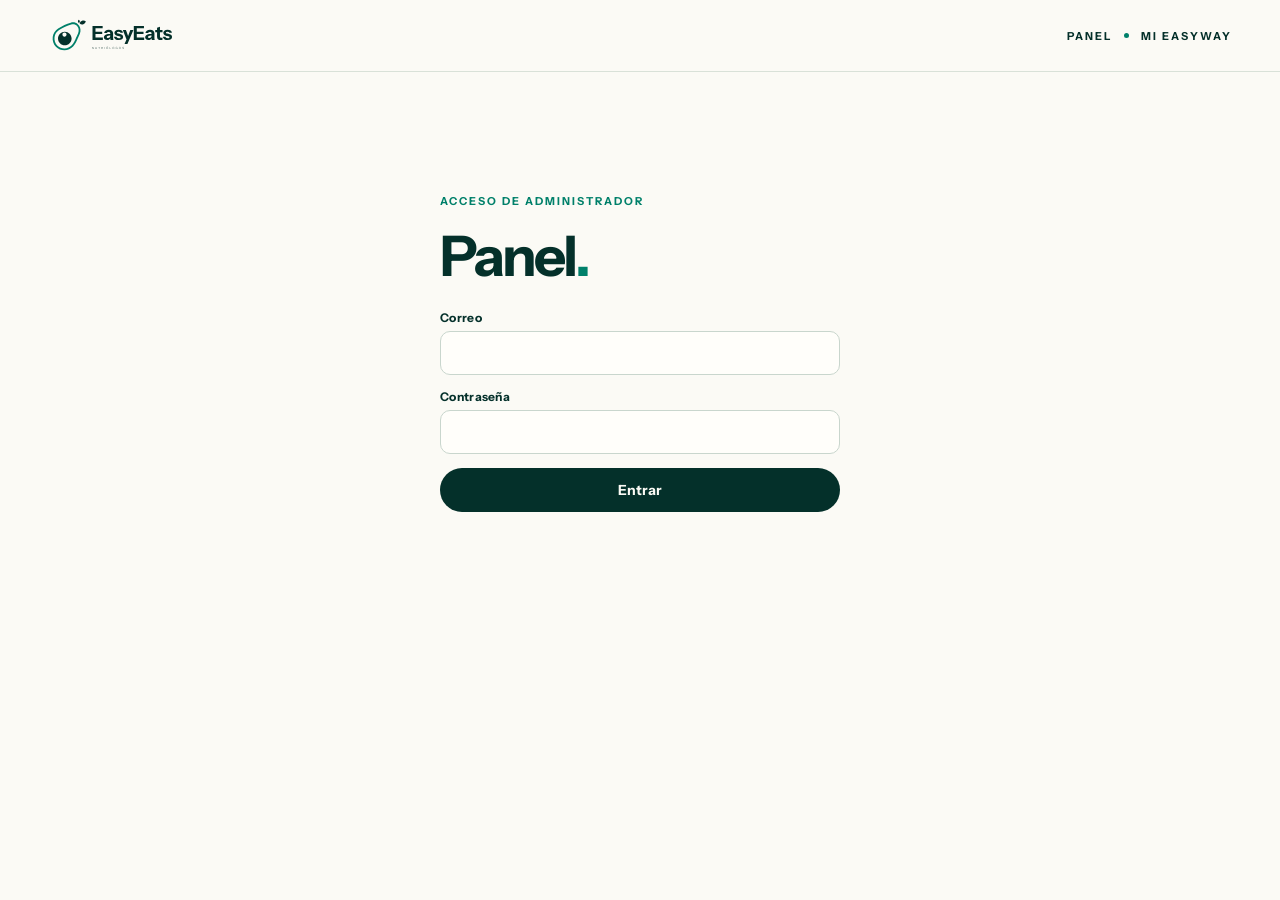
==== panel.html @ a271f7f1 "Add files via upload" ====
<!doctype html>
<html lang="es">
<head><meta charset="utf-8"><meta name="viewport" content="width=device-width,initial-scale=1"><meta name="robots" content="noindex,nofollow,noarchive"><meta http-equiv="Content-Security-Policy" content="default-src 'self'; script-src 'self'; style-src 'self' 'unsafe-inline'; img-src 'self' data: https://i.ytimg.com; font-src 'self'; connect-src 'self' https://*.supabase.co; base-uri 'self'; form-action 'self'"><meta name="referrer" content="no-referrer"><title>Panel · Mi EasyWay</title><link rel="icon" href="icono.svg" type="image/svg+xml"><link rel="stylesheet" href="styles.css"><link rel="stylesheet" href="panel.css"></head>
<body class="panel">
<header class="topbar panel-top"><span class="brand"><img src="logo.svg" alt="EasyEats Nutriólogos"></span><span class="method">PANEL <i></i> MI EASYWAY</span><button id="salir" class="panel-salir" type="button" hidden>Cerrar sesión</button></header>
<main class="panel-main">
<section id="panel-login" class="panel-login" hidden>
<form id="form-login" novalidate>
<span class="eyebrow">ACCESO DE ADMINISTRADOR</span>
<h1>Panel<span class="name-dot">.</span></h1>
<label>Correo<input id="email" type="email" autocomplete="username" required></label>
<label>Contraseña<input id="password" type="password" autocomplete="current-password" required></label>
<button class="btn" type="submit">Entrar</button>
<p id="login-msg" class="panel-msg" role="status"></p>
</form>
</section>
<section id="panel-app" class="panel-app" hidden>
<aside class="panel-lista">
<h2>Pacientes</h2>
<ul id="lista-pacientes"></ul>
<details class="nuevo-paciente">
<summary>Agregar paciente</summary>
<form id="form-nuevo" novalidate>
<p class="ayuda">Primero crea su cuenta en Supabase → Authentication → Users → Add user (con Auto Confirm) y copia su User UID.</p>
<label>User UID<input name="user_id" required placeholder="xxxxxxxx-xxxx-xxxx-xxxx-xxxxxxxxxxxx"></label>
<label>Nombre<input name="nombre" required maxlength="80"></label>
<label>Saludo<select name="saludo"><option value="femenino">Bienvenida</option><option value="masculino">Bienvenido</option><option value="neutro">Neutro</option></select></label>
<button class="btn" type="submit">Agregar paciente</button>
</form>
</details>
</aside>
<div id="editor" class="panel-editor"><p class="vacio">Elige una paciente para empezar.</p></div>
</section>
</main>
<p id="aviso" class="panel-aviso" role="status" aria-live="polite"></p>
<script src="config.js"></script><script src="panel.js"></script>
</body>
</html>
---- styles.css ----
@font-face{font-family:Instrument;src:url('instrument-regular.ttf')}@font-face{font-family:Instrument;src:url('instrument-bold.ttf');font-weight:700}
:root{--paper:#FBFAF5;--ink:#04302A;--green:#00806A;--lime:#C6F24A;--muted:#6B807B;--line:#d9e1d8}*{box-sizing:border-box}body{margin:0;background:var(--paper);color:var(--ink);font-family:Instrument,Arial,sans-serif;font-size:16px}button,a{-webkit-tap-highlight-color:transparent}button{font:inherit;color:inherit;cursor:pointer}button:focus-visible,a:focus-visible,summary:focus-visible{outline:3px solid var(--green);outline-offset:5px}button{border:0}a{color:var(--green)}[hidden]{display:none!important}.topbar{height:100px;padding:24px 5.2%;display:flex;align-items:center;justify-content:space-between;border-bottom:1px solid var(--line);position:relative;z-index:2}.brand img{width:166px;height:auto;display:block}.method,.eyebrow{font-size:11px;letter-spacing:2px;font-weight:700}.method{display:flex;align-items:center;gap:12px}.method i{width:5px;height:5px;border-radius:50%;background:var(--green)}.tools{display:flex;gap:8px}.tools button{border:1px solid var(--line);background:transparent;border-radius:50%;width:38px;height:38px;font-size:21px}.scene{max-width:1450px;margin:auto;padding:38px 5.2% 20px;animation:sceneIn .7s ease both}.hero{text-align:center}.hero .eyebrow{color:var(--green)}h1,h2,h3,p{margin:0}.hero h1{font-size:clamp(70px,8.3vw,128px);letter-spacing:-7px;line-height:1.03;margin:20px 0 15px}.name-dot{color:var(--green)}.hero h2{font-size:clamp(22px,2.3vw,32px);font-weight:400;letter-spacing:-1px}.hero p{line-height:1.7;font-size:16px;margin:15px 0 8px}.journey{position:relative;display:grid;grid-template-columns:1fr 1fr 1fr;max-width:1020px;margin:30px auto 0;gap:40px}.phase{position:relative;display:flex;flex-direction:column;align-items:center;background:transparent;padding:5px 8px 12px}.phase-number{font-size:10px;letter-spacing:1.6px;display:block;margin-bottom:16px}.orbit{display:grid;place-items:center;height:132px;width:132px;position:relative;margin-bottom:17px;border-radius:50%;background:var(--paper)}.orbit i{position:absolute;inset:0;border:1px solid var(--green);border-radius:48% 52% 47% 53%;animation:orbit 24s linear infinite}.orbit i+ i{inset:9px;border-style:dashed;animation:orbit 35s linear infinite reverse}.orbit b{font-size:43px;letter-spacing:-3px;color:var(--green)}.phase strong{font-size:22px;letter-spacing:-.6px}.phase-caption{font-size:13px;margin-top:7px}.phase-link{margin-top:17px;background:var(--green);color:var(--paper);padding:11px 17px;border-radius:30px;font-size:13px}.future-symbol{height:132px;width:132px;display:grid;place-items:center;font-size:62px;font-weight:400;background:var(--paper);border:1px dashed #c1d1c6;border-radius:50%;margin-bottom:17px}.small-tag{font-size:11px;letter-spacing:.4px;margin-top:20px;border:1px dashed #c1d1c6;padding:6px 14px;border-radius:30px}.phase:hover .orbit{transform:scale(1.045);transition:.3s}.journey-line{position:absolute;left:17%;right:17%;top:84px;height:5px;background:var(--ink);overflow:hidden;border-radius:5px}.journey-line span{position:absolute;height:100%;width:20%;background:linear-gradient(90deg,transparent,var(--lime),transparent);animation:travel 6s linear infinite}.scene-footer{margin-top:35px;border-top:1px solid var(--line);padding-top:17px;display:flex;justify-content:space-between;font-size:10px;letter-spacing:1.6px}.back{padding:0;background:none;font-size:13px;margin:0 0 30px}.section-head{display:flex;justify-content:space-between;align-items:end;margin-bottom:35px}.section-head h1{font-size:clamp(36px,4.6vw,64px);letter-spacing:-2.5px;line-height:1.1;margin-top:15px}.section-head em{font-style:normal;color:var(--green)}.section-head p{line-height:1.6;font-size:14px;padding-bottom:5px}.dx-cards{display:grid;grid-template-columns:repeat(3,1fr);gap:23px}.dx-card{text-align:left;background:transparent;border:1px solid #cbd8cd;border-radius:3px 54px 3px 3px;padding:27px 28px 20px;transition:transform .3s,box-shadow .3s;position:relative;min-height:342px}.dx-card:hover{transform:translateY(-7px);box-shadow:0 18px 35px #04302a0a;background:#fffefa}.card-top{font-size:12px;letter-spacing:1.4px;display:flex;justify-content:space-between}.card-top>span{font-size:20px}.card-symbol{display:block;font-size:58px;color:var(--green);margin:18px 0 9px}.dx-card h2{font-size:29px;letter-spacing:-1px;line-height:1.1;margin-bottom:12px}.dx-card p{font-size:14px;line-height:1.55}.card-bottom{border-top:1px solid var(--line);display:flex;justify-content:space-between;font-size:11px;margin-top:24px;padding-top:15px}.card-bottom>span{color:var(--green)}.connection{display:flex;align-items:center;gap:12px;padding:24px 0;margin-top:18px;font-size:13px}.connection button{margin-left:auto;background:none;border-bottom:1px solid var(--green);padding:6px 0;color:var(--green)}.pulse-dot{height:7px;width:7px;border-radius:50%;background:var(--green);animation:breathe 3s ease-in-out infinite;flex-shrink:0}dialog{border:0;padding:0;background:transparent;color:var(--ink);max-width:none;max-height:none}dialog::backdrop{background:#04302a5e;backdrop-filter:blur(7px)}#report-dialog{width:min(1120px,94vw);height:min(880px,93dvh);overflow:visible}.sheet{height:100%;background:var(--paper);border-radius:7px;box-shadow:0 32px 100px #001b1840;display:flex;flex-direction:column;overflow:hidden;transform-origin:50% 50%;animation:flipIn .65s cubic-bezier(.2,.8,.3,1) both}.sheet-header{padding:27px 36px 18px;display:flex;align-items:start;justify-content:space-between}.sheet-header h2{font-size:30px;letter-spacing:-1px;margin-top:6px}.sheet-header .eyebrow{color:var(--green)}.close{background:none;font-size:31px;line-height:1;width:40px;height:40px;flex-shrink:0}.tabs{display:flex;gap:20px;padding:0 36px;border-bottom:1px solid var(--line);overflow:auto;flex-shrink:0}.tabs button{background:none;padding:13px 0 12px;border-bottom:2px solid transparent;white-space:nowrap;font-size:13px}.tabs button[aria-selected=true]{border-color:var(--green);color:var(--green);font-weight:700}.report-content{padding:30px 36px;overflow:auto;flex:1;min-height:0;scroll-behavior:smooth}.report-content>div{animation:fade .35s ease}.sheet-footer{display:flex;align-items:center;justify-content:space-between;padding:14px 36px;border-top:1px solid var(--line);font-size:11px}.sheet-footer button{background:var(--ink);color:var(--paper);border-radius:24px;padding:10px 19px;font-size:12px}.lead{font-size:24px;line-height:1.4;letter-spacing:-.6px;max-width:850px;margin-bottom:24px}.lead strong{color:var(--green)}.intro{line-height:1.75;max-width:850px;margin-bottom:22px}.grid2{display:grid;grid-template-columns:1fr 1fr;gap:18px}.tile{padding:22px;border:1px solid var(--line);border-radius:3px 25px 3px 3px}.tile h3{font-size:18px;margin-bottom:10px;color:var(--green)}.tile p,.tile li{font-size:14px;line-height:1.7}.tile ul{padding-left:17px;margin-bottom:0}.tile .big{display:block;font-size:37px;letter-spacing:-1px;font-weight:700;margin-bottom:6px}.note{font-size:12px;line-height:1.7;border-left:2px solid var(--green);padding:8px 14px;margin-top:23px}.pill{display:inline-block;padding:5px 10px;border:1px solid var(--line);border-radius:20px;font-size:10px;letter-spacing:.5px;margin-bottom:12px}.band{background:var(--ink);color:var(--paper);padding:25px 28px;border-radius:3px 30px 3px 3px;margin:22px 0}.band .big{font-size:45px;color:var(--lime);font-weight:700;letter-spacing:-2px}.band p{font-size:14px;line-height:1.7;margin-top:6px}.stats{display:grid;grid-template-columns:repeat(4,1fr);gap:15px;margin-bottom:23px}.stat{border-bottom:2px solid var(--line);padding-bottom:17px}.stat b{display:block;font-size:30px;letter-spacing:-1px}.stat span{font-size:12px;line-height:1.5;display:block;margin-top:4px}.macrobar{display:flex;height:12px;border-radius:10px;overflow:hidden;margin:18px 0}.macrobar span:nth-child(1){background:var(--green)}.macrobar span:nth-child(2){background:var(--ink)}.macrobar span:nth-child(3){background:var(--muted)}.legend{display:flex;gap:22px;font-size:12px;margin-bottom:25px}.data-table{width:100%;border-collapse:collapse;font-size:13px;font-variant-numeric:tabular-nums}.table-scroll{overflow:auto}.data-table th{text-align:left;font-size:10px;letter-spacing:.7px;color:var(--green);padding:12px 8px;border-bottom:1px solid var(--ink);white-space:nowrap}.data-table td{padding:13px 8px;border-bottom:1px solid var(--line)}.data-table tr.partial{background:#e9eee32e}.data-table td:not(:first-child){font-variant-numeric:tabular-nums}.status{font-size:10px;border:1px solid #cdd8cd;border-radius:13px;padding:3px 7px;white-space:nowrap}.foda{display:grid;grid-template-columns:1fr 1fr;gap:16px;max-width:850px;margin:auto}.petal{padding:27px 32px;min-height:210px;border:1px solid var(--line);background:#edf3e9;border-radius:65px 65px 3px 65px}.petal:nth-child(2){border-radius:65px 65px 65px 3px;background:#f1f0e6}.petal:nth-child(3){border-radius:65px 3px 65px 65px;background:#e4efe8}.petal:nth-child(4){border-radius:3px 65px 65px 65px;background:#f1f0e6}.petal small{font-size:9px;letter-spacing:1.7px}.petal h3{font-size:22px;margin:7px 0 12px}.petal p{font-size:14px;line-height:1.65;margin:7px 0}.petal details{border-top:1px solid #04302a22;margin-top:13px;padding-top:10px;font-size:12px}.petal summary{cursor:pointer}.body-controls{display:flex;gap:12px;justify-content:space-between;flex-wrap:wrap;margin-bottom:12px}.segmented{display:flex;border:1px solid var(--line);border-radius:30px;padding:3px;gap:3px}.segmented button{background:none;border-radius:20px;font-size:12px;padding:8px 14px}.segmented button.selected{background:var(--ink);color:var(--paper)}.body-layout{display:grid;grid-template-columns:1.05fr 1fr;gap:28px;align-items:start}.body-visual{height:470px;position:relative;background:white;border-radius:100px 100px 10px 10px;overflow:hidden}.body-crop{position:absolute;width:195px;height:463px;left:50%;transform:translateX(-50%);top:3px;overflow:hidden}.body-crop img{position:absolute;width:278.26%;max-width:none;left:-34.78%;top:-16.05%}.hotspot{position:absolute;z-index:1;left:var(--x);top:var(--y);width:23px;height:23px;border-radius:50%;border:4px solid white;background:var(--green);box-shadow:0 0 0 1px var(--green);animation:halo 4s infinite}.hotspot.selected{background:var(--ink);box-shadow:0 0 0 5px #00806a33}.body-visual .source-btn{position:absolute;bottom:8px;right:8px;background:#fbfaf5e8;border:1px solid var(--line);font-size:10px;padding:7px 9px;border-radius:20px}.region-list{display:flex;flex-wrap:wrap;gap:5px;margin-top:12px}.region-list button{font-size:11px;border-radius:20px;border:1px solid var(--line);padding:6px 10px;background:none}.region-list button.selected{color:var(--paper);background:var(--green);border-color:var(--green)}.body-info .region-title{font-size:26px;margin:20px 0 12px;letter-spacing:-.7px}.measure{padding:17px 0;border-bottom:1px solid var(--line)}.measure small{display:block;font-size:10px;color:var(--green);letter-spacing:1px;margin-bottom:7px}.measure .pair{display:flex;gap:23px}.measure b{font-size:27px;letter-spacing:-.7px}.measure .unit{font-size:14px}.measure .side{display:block;font-size:11px;margin-top:3px}.measure p{font-size:13px;line-height:1.6}.body-summary{display:flex;gap:16px;padding:16px 0;border-bottom:1px solid var(--ink)}.body-summary b{font-size:26px;display:block;letter-spacing:-1px}.body-summary span{display:block;font-size:10px;margin-top:4px}.week{display:grid;grid-template-columns:repeat(7,1fr);gap:9px;align-items:end;height:175px;margin:20px 0 24px}.day{display:flex;flex-direction:column;align-items:center;gap:8px;font-size:11px;height:100%;justify-content:end}.day .bar{background:var(--green);width:70%;height:var(--h);min-height:2px;border-radius:5px 5px 0 0}.day:nth-child(3) .bar{background:var(--ink)}.day b{font-size:13px}.details{border-top:1px solid var(--line);margin:18px 0 0;padding:15px 0;font-size:14px}.details summary{cursor:pointer;font-weight:700}.details p{line-height:1.7;margin-top:12px}.source-list{font-size:12px;line-height:1.8;margin-top:20px}.source-list a{margin-right:15px}#source-dialog{width:min(800px,94vw);height:94dvh;background:var(--paper);padding:20px;border-radius:8px;overflow:auto}#source-dialog>img{width:100%;display:block}#source-dialog>.close{float:right}#source-dialog p{font-size:12px;padding:10px}#toast{position:fixed;bottom:24px;left:50%;transform:translateX(-50%);background:var(--ink);color:var(--paper);padding:15px 24px;border-radius:30px;font-size:13px;z-index:20;max-width:90vw;opacity:0;pointer-events:none;transition:.3s}#toast.show{opacity:1}.closing .sheet{animation:flipOut .3s ease both}body.paused *,body.paused *:before,body.paused *:after{animation-play-state:paused!important;scroll-behavior:auto!important}body.paused .sheet{animation:none}body.paused .scene{animation:none}
@keyframes orbit{to{transform:rotate(360deg)}}@keyframes travel{from{left:-20%}to{left:120%}}@keyframes breathe{50%{box-shadow:0 0 0 5px #00806a16}}@keyframes halo{50%{box-shadow:0 0 0 4px #00806a18}}@keyframes sceneIn{from{opacity:0;transform:scale(.96) translateY(15px)}to{opacity:1;transform:none}}@keyframes flipIn{from{opacity:0;transform:perspective(1500px) rotateY(-75deg) scale(.85)}to{opacity:1;transform:perspective(1500px) rotateY(0) scale(1)}}@keyframes flipOut{to{opacity:0;transform:perspective(1500px) rotateY(65deg) scale(.85)}}@keyframes fade{from{opacity:0;transform:translateY(7px)}to{opacity:1;transform:none}}
@media(min-width:1500px){.scene{padding-top:60px}.journey{margin-top:45px}.scene-footer{margin-top:45px}}
@media(max-width:750px){.topbar{height:78px;padding:18px 5%}.brand img{width:128px}.method{display:none}.scene{padding:28px 5% 20px}.hero h1{letter-spacing:-4px}.hero h2{font-size:23px}.hero p{font-size:14px}.desktop{display:none}.journey{gap:9px;margin-top:27px}.phase-number{font-size:8px;letter-spacing:.3px}.orbit,.future-symbol{width:86px;height:86px}.orbit b{font-size:31px}.future-symbol{font-size:40px}.phase strong{font-size:16px}.phase-caption{font-size:11px;min-height:33px}.phase-link{font-size:10px;padding:9px}.small-tag{font-size:9px;margin-top:17px}.journey-line{top:65px}.scene-footer{font-size:8px;letter-spacing:.8px;gap:18px}.section-head{display:block}.section-head p{margin-top:16px}.dx-cards{grid-template-columns:1fr}.dx-card{min-height:0;padding:21px}.card-symbol{position:absolute;right:25px;top:42px}.dx-card h2{font-size:25px}.dx-card p{font-size:13px}.connection{flex-wrap:wrap}.connection button{margin:5px 0 0}.sheet-header{padding:22px 20px 14px}.sheet-header h2{font-size:23px}.tabs{padding:0 20px;gap:18px}.report-content{padding:23px 20px}.sheet-footer{padding:12px 20px}.lead{font-size:20px}.grid2{grid-template-columns:1fr}.stats{grid-template-columns:repeat(2,1fr)}.stat b{font-size:28px}.legend{gap:12px;font-size:10px}.foda{gap:10px}.petal{padding:22px 19px;border-radius:40px 40px 3px 40px!important}.petal h3{font-size:18px}.petal p{font-size:12px}.body-layout{grid-template-columns:1fr}.body-visual{height:410px}.body-crop{height:403px;width:170px}.body-info .region-title{margin-top:12px}.body-controls{gap:8px}.segmented button{padding:7px 11px}.body-summary b{font-size:26px}.data-table{font-size:12px}.data-table th,.data-table td{padding:10px 7px}.week{height:150px}}
.body-info .measure{padding:10px 0}.body-info .region-title{margin:13px 0 5px}.body-info .note{font-size:10px;line-height:1.5;margin-top:12px;padding:6px 10px}.body-summary{padding:9px 0 14px}.body-visual{height:420px}.body-crop{height:414px;width:175px}
@media(min-width:751px) and (max-height:800px){.topbar{height:82px}.scene{padding-top:26px}.hero h1{font-size:86px;margin:15px 0 10px}.hero h2{font-size:27px}.hero p{font-size:14px;margin-top:11px}.journey{margin-top:24px}.orbit,.future-symbol{width:112px;height:112px}.journey-line{top:76px}.scene-footer{margin-top:21px}.back{margin-bottom:20px}.section-head{margin-bottom:23px}.section-head h1{font-size:49px}.dx-card{min-height:315px}.connection{margin-top:10px;padding:16px 0}}
.orbit .glyph{font-size:52px;letter-spacing:0;font-weight:400}
.plan-map{position:relative;display:grid;grid-template-columns:repeat(3,1fr);gap:18px}.map-lines{position:absolute;inset:0;width:100%;height:100%;pointer-events:none;z-index:1;overflow:visible}.map-path,.map-glint{fill:none;stroke-width:4;stroke-linecap:round}.map-path{stroke:var(--ink)}.map-glint{stroke:var(--lime);stroke-dasharray:70 1930;stroke-dashoffset:70;animation:glint 7s linear infinite}.month{position:relative;border:1px solid #cbd8cd;border-radius:3px 54px 3px 3px;padding:24px 22px 26px;background:#fffefa}.month.urgent{background:#edf3e9}.month-head{display:flex;flex-direction:column;align-items:flex-start;gap:8px;min-height:118px}.month-head .eyebrow{color:var(--green)}.month-head h2{font-size:23px;letter-spacing:-.7px;line-height:1.15}.priority{font-size:10px;letter-spacing:1.2px;font-weight:700;text-transform:uppercase;border:1px dashed #c1d1c6;border-radius:20px;padding:4px 10px}.urgent .priority{background:var(--ink);color:var(--lime);border:1px solid var(--ink)}.month-nodes{display:grid;grid-template-columns:1fr 1fr;gap:18px;margin-top:22px}.month-nodes .node:nth-child(2){margin-top:46px}.node{position:relative;z-index:2;display:flex;flex-direction:column;align-items:flex-start;text-align:left;background:none;padding:0;animation:nodeIn .6s ease both;animation-delay:calc(var(--i)*90ms + .15s)}.node-dot{position:relative;z-index:2;width:62px;height:62px;border-radius:50%;display:grid;place-items:center;background:var(--paper);border:1px solid var(--green);color:var(--green);font-size:19px;font-weight:700;transition:transform .3s}.urgent .node-dot{background:var(--ink);color:var(--lime);border-color:var(--ink)}.node:hover .node-dot{transform:scale(1.08)}.node-meta{font-size:10px;letter-spacing:1.3px;font-weight:700;margin:14px 0 6px}.node strong{font-size:18px;line-height:1.22;letter-spacing:-.4px}.node-caption{font-size:13px;line-height:1.5;margin-top:8px}.node-flag{font-size:10px;letter-spacing:.4px;border:1px dashed var(--green);color:var(--green);border-radius:20px;padding:3px 9px;margin-top:10px}.node-open{margin-top:12px;font-size:12px;color:var(--green);border-bottom:1px solid var(--green);padding-bottom:2px}
.plan-route{position:relative;max-width:1180px}.route-line{position:absolute;width:4px;background:var(--ink);border-radius:4px;overflow:hidden}.route-line span{position:absolute;left:0;width:100%;height:22%;background:linear-gradient(180deg,transparent,var(--lime),transparent);animation:travelY 6s linear infinite}.route-month{display:flex;align-items:baseline;gap:14px;font-size:21px;letter-spacing:-.5px;padding:26px 0 6px 90px}.route-month span{font-size:11px;letter-spacing:2px;color:var(--green)}.route-group ol{list-style:none;margin:0;padding:0}.route-step{position:relative;margin-left:90px;display:grid;grid-template-columns:minmax(0,1.1fr) minmax(0,1fr) auto;column-gap:32px;align-items:center;padding:20px 0;border-bottom:1px solid var(--line);animation:nodeIn .6s ease both;animation-delay:calc(var(--i)*80ms + .15s)}.step-dot{position:absolute;left:-90px;top:50%;margin-top:-30px;width:60px;height:60px;border-radius:50%;display:grid;place-items:center;background:var(--paper);border:1px solid var(--green);color:var(--green);font-size:18px;font-weight:700}.urgent .step-dot{background:var(--ink);color:var(--lime);border-color:var(--ink)}.route-step small{display:block;font-size:10px;letter-spacing:1.3px;font-weight:700;margin-bottom:6px}.step-main small{color:var(--green)}.step-main h3{font-size:21px;letter-spacing:-.5px;line-height:1.2}.step-result p{font-size:15px;line-height:1.55}.route-step button{background:none;border-bottom:1px solid var(--green);color:var(--green);padding:6px 0;font-size:13px;white-space:nowrap}.route-note{max-width:1180px;margin-top:30px}.route-note b{color:var(--lime)}.route-note+.note{max-width:1180px}
.session-tags{display:flex;flex-wrap:wrap;gap:8px;margin-bottom:14px}.session-tags .pill{margin:0}.pill-ink{background:var(--ink);color:var(--lime);border-color:var(--ink)}.pill-dashed{border-style:dashed;border-color:var(--green);color:var(--green)}.field-label{display:block;font-size:10px;letter-spacing:1.6px;font-weight:700;color:var(--green);margin-bottom:6px}.grid3{display:grid;grid-template-columns:repeat(3,1fr);gap:18px}.grid3 li{margin-bottom:8px}.band.result small{font-size:10px;letter-spacing:1.6px;font-weight:700;color:var(--lime)}.band.result p{font-size:19px;letter-spacing:-.3px;line-height:1.45}.report-content .connection{border-top:1px solid var(--line);margin-top:0}
.footer-link{background:none;padding:0 0 2px;font-size:10px;letter-spacing:1.6px;font-weight:700;color:var(--green);border-bottom:1px solid var(--green)}.connection button+button{margin-left:22px}
.price-group-label{display:flex;align-items:center;gap:12px;margin-bottom:16px;font-size:14px}.price-group-label .pill{margin:0}.price-cards{display:grid;grid-template-columns:repeat(auto-fit,minmax(280px,1fr));gap:23px}.price-card{position:relative;border:1px solid #cbd8cd;border-radius:3px 54px 3px 3px;padding:27px 28px 24px;background:#fffefa;transition:transform .3s,box-shadow .3s;animation:nodeIn .6s ease both;animation-delay:calc(var(--i)*90ms + .15s)}.price-card:hover{transform:translateY(-7px);box-shadow:0 18px 35px #04302a14}.price-card .card-top>span{font-size:12px;color:var(--green)}.price-card h2{font-size:26px;letter-spacing:-.8px;line-height:1.1;margin:18px 0 20px}.price-old{font-size:14px;text-decoration:line-through}.price-big{font-size:clamp(44px,4.4vw,60px);font-weight:700;letter-spacing:-2.5px;line-height:1.05;margin:4px 0 12px;color:var(--green)}.saving{display:inline-block;font-size:12px;font-weight:700;border:1px solid var(--green);color:var(--green);border-radius:20px;padding:4px 11px}.per-session{border-top:1px solid var(--line);margin-top:22px;padding-top:14px;font-size:13px;line-height:1.5}.price-card.best{background:var(--ink);color:var(--paper);border-color:var(--ink)}.best .price-big{color:var(--lime)}.best .saving{background:var(--lime);color:var(--ink);border-color:var(--lime)}.best .per-session{border-color:#fbfaf533}.price-card .card-top .best-tag{background:var(--lime);color:var(--ink);font-size:10px;letter-spacing:1.2px;font-weight:700;padding:3px 9px;border-radius:20px}.price-single{display:flex;justify-content:space-between;align-items:center;gap:24px;border:1px dashed #c1d1c6;border-radius:3px 30px 3px 3px;padding:24px 28px;margin-top:23px}.price-single .eyebrow{color:var(--green)}.price-single h2{font-size:24px;letter-spacing:-.6px;margin:8px 0 6px}.price-single p{font-size:14px}.price-group-label b{color:var(--green)}.price-single-amount{display:flex;flex-wrap:wrap;gap:16px 40px}.price-single-amount b{display:block;font-size:44px;letter-spacing:-2px}.price-single-amount span{display:block;font-size:12px}
body.paused .node,body.paused .route-step,body.paused .price-card{animation:none}
@keyframes glint{from{stroke-dashoffset:70}to{stroke-dashoffset:-1000}}@keyframes travelY{from{top:-22%}to{top:122%}}@keyframes nodeIn{from{opacity:0;transform:translateY(12px)}to{opacity:1;transform:none}}
@media(max-width:1100px){.plan-map{grid-template-columns:1fr;gap:14px}.month{padding:22px 24px}.month-head{min-height:0;padding-left:86px}.month-nodes{grid-template-columns:1fr;gap:24px;margin-top:18px}.month-nodes .node:nth-child(2){margin-top:0;padding-left:28px}.node{display:grid;grid-template-columns:62px 1fr;column-gap:18px;justify-items:start;align-items:start}.node>*{grid-column:2}.node>.node-dot{grid-column:1;grid-row:1/span 5}.node-meta{margin:4px 0 5px}}
@media(max-width:950px){.grid3{grid-template-columns:1fr}.route-step{grid-template-columns:1fr auto;row-gap:10px}.step-result{grid-row:2}.route-step button{grid-row:1/span 2;grid-column:2}}
@media(max-width:750px){.month{padding:20px 16px}.month-head{padding-left:76px}.month-head h2{font-size:20px}.node{grid-template-columns:50px 1fr;column-gap:14px}.node-dot{width:50px;height:50px;font-size:16px}.node strong{font-size:17px}.route-month{padding-left:62px;font-size:18px;flex-wrap:wrap;gap:2px 10px}.route-step{margin-left:62px;grid-template-columns:1fr;row-gap:10px;padding:18px 0}.route-step button{grid-row:auto;grid-column:1;justify-self:start}.step-dot{left:-62px;top:16px;margin-top:0;width:46px;height:46px;font-size:15px}.step-main h3{font-size:18px}.step-result p{font-size:14px}.band.result p{font-size:17px}.route-note{padding:20px}.scene-footer{flex-wrap:wrap;gap:12px 18px}.footer-link{font-size:9px;letter-spacing:.8px;order:3}.connection button+button{margin-left:0}.price-card{padding:22px 21px}.price-card h2{font-size:23px}.price-single{display:block;padding:20px}.price-single-amount{text-align:left;margin-top:14px}.price-single-amount b{font-size:38px}}
@media(prefers-reduced-motion:reduce){*,*:before,*:after{animation:none!important;transition:none!important;scroll-behavior:auto!important}}

/* Extensiones de la presentación de Sandra (clases propias; no afectan a otras pacientes) */
.planner{border:1px solid var(--line);border-radius:3px 30px 3px 3px;padding:20px 24px;margin-bottom:26px;background:#fffefa}.planner-row{display:flex;gap:24px;align-items:end;justify-content:space-between}.planner label,.planner legend{font-size:12px;font-weight:700;letter-spacing:.5px}.planner label{display:grid;gap:8px}.planner input{font:inherit;color:var(--ink);background:var(--paper);border:1px solid var(--line);padding:10px 12px;border-radius:4px}.planner fieldset{border:0;padding:0;margin:0}.cadence{display:flex;gap:6px;flex-wrap:wrap;margin-top:8px}.cadence button,.select-plan{border:1px solid var(--line);background:transparent;border-radius:22px;padding:9px 13px;font-size:12px}.cadence button.selected,.select-plan.selected{background:var(--ink);color:var(--lime);border-color:var(--ink)}.schedule-summary{display:grid;grid-template-columns:repeat(4,1fr);gap:14px;margin-top:18px;padding-top:16px;border-top:1px solid var(--line)}.schedule-summary small{display:block;font-size:9px;letter-spacing:1.2px;color:var(--green);margin-bottom:4px}.schedule-summary b{font-size:16px}.priority-intro{display:flex;justify-content:space-between;align-items:end;margin:30px 0 14px}.priority-intro h2{font-size:28px;margin-top:7px}.priority-intro p{font-size:13px;max-width:410px;line-height:1.55}.priority-board{display:grid;grid-template-columns:repeat(4,1fr);gap:12px;margin-bottom:30px}.quadrant{border:1px dashed #b8cabb;border-radius:3px 24px 3px 3px;padding:13px;min-height:190px;background:#fffefa}.quadrant:first-child{background:var(--ink);color:var(--paper)}.quadrant header{display:flex;align-items:center;gap:8px;border-bottom:1px solid #8aa09855;padding-bottom:10px;margin-bottom:10px}.quadrant header span{font-size:10px;color:var(--green)}.quadrant:first-child header span{color:var(--lime)}.quadrant h3{font-size:14px}.topic-list{display:grid;gap:8px}.topic-card{position:relative;border:1px solid var(--line);background:var(--paper);color:var(--ink);padding:11px;border-radius:3px 14px 3px 3px;cursor:grab}.topic-card strong{font-size:13px}.topic-card p{font-size:11px;line-height:1.45;margin-top:4px}.topic-card>div{display:flex;justify-content:flex-end;gap:4px;margin-top:6px}.topic-card button{width:25px;height:25px;border:1px solid var(--line);background:transparent;border-radius:50%}.route-card{position:relative;margin-left:90px;display:grid;grid-template-columns:minmax(0,1fr) auto;gap:24px;padding:24px 20px 24px 0;border-bottom:1px solid var(--line);transition:.45s}.route-card .step-dot{left:-90px;top:24px;margin-top:0}.route-copy small{font-size:10px;letter-spacing:1.3px;color:var(--green);font-weight:700}.route-copy h3{font-size:22px;margin:6px 0}.route-copy>p{font-size:14px;line-height:1.55}.route-copy label{display:block;font-size:11px;font-weight:700;margin-top:14px}.route-copy textarea{display:block;width:100%;min-height:68px;margin-top:6px;padding:10px;border:1px solid var(--line);background:#fffefa;color:var(--ink);font:inherit;font-size:13px;resize:vertical}.route-actions{display:flex;flex-direction:column;justify-content:center;align-items:stretch;gap:8px;min-width:175px}.route-actions button{background:none;border:1px solid var(--green);color:var(--green);border-radius:22px;padding:9px 12px;font-size:12px}.route-actions .complete-btn{background:var(--ink);color:var(--paper);border-color:var(--ink)}.route-card.completed{background:#dfe8e1;opacity:.68;transform:scale(.975);border-radius:4px}.route-card.completed .step-dot{background:var(--ink);color:var(--lime)}.route-card.completed .complete-btn{background:transparent;color:var(--ink)}.price-card .select-plan{margin-top:14px;color:var(--green)}.price-card.best .select-plan{border-color:var(--lime);color:var(--lime)}
@media(max-width:950px){.priority-board{grid-template-columns:1fr 1fr}.schedule-summary{grid-template-columns:1fr 1fr}}
@media(max-width:750px){.planner-row,.priority-intro{display:block}.planner fieldset{margin-top:16px}.schedule-summary{grid-template-columns:1fr 1fr}.priority-board{grid-template-columns:1fr}.quadrant{min-height:0}.priority-intro p{margin-top:8px}.route-card{margin-left:62px;grid-template-columns:1fr;padding-right:0}.route-card .step-dot{left:-62px;top:20px}.route-actions{min-width:0;align-items:flex-start}.route-copy textarea{min-height:80px}}
---- panel.css ----
/* Panel de Ricardo · Mi EasyWay */
.panel{min-height:100dvh}
.panel-top{height:72px;padding:14px clamp(20px,4vw,48px);gap:20px}
.panel-top .brand img{width:128px}
.panel-salir{margin-left:auto;min-height:40px;padding:0 16px;border:1px solid var(--line);border-radius:20px;background:none;font-size:13px}
.panel-main{max-width:1320px;margin:0 auto;padding:28px clamp(16px,4vw,48px) 80px}
.panel label{display:flex;flex-direction:column;gap:6px;font-size:12px;font-weight:700;letter-spacing:.3px}
.panel-editor,.rejilla>*,.panel-lista{min-width:0}
.editor-head code{overflow-wrap:anywhere}
.panel input,.panel select{width:100%;min-width:0;min-height:44px;padding:0 12px;font:inherit;font-size:15px;font-weight:400;color:var(--ink);background:#fffefa;border:1px solid #c9d6cd;border-radius:10px}
.panel input[type=file]{padding:9px 10px}
.panel input:focus,.panel select:focus{outline:none;border-color:var(--green);box-shadow:0 0 0 3px #00806a40}
.btn,.btn-sec{min-height:44px;padding:0 18px;border-radius:24px;font-size:14px;font-weight:700;white-space:nowrap}
.btn{background:var(--ink);color:var(--paper)}
.btn:disabled{opacity:.5;cursor:wait}
.btn-sec{background:none;border:1px solid var(--ink)}
.btn-quitar{flex:none;min-height:36px;padding:0 12px;border:1px solid #e3c9c4;border-radius:18px;background:none;color:#9b2c1f;font-size:13px}
.ayuda{font-size:13px;line-height:1.55;color:#4d6660;margin-bottom:12px}
.vacio{font-size:14px;color:#4d6660}
.panel-login{display:grid;place-items:center;min-height:60vh}
.panel-login form{display:flex;flex-direction:column;gap:14px;width:min(400px,100%)}
.panel-login .eyebrow{color:var(--green)}
.panel-login h1{font-size:56px;letter-spacing:-3px;margin-bottom:6px}
.panel-msg{min-height:20px;font-size:14px;color:#9b2c1f}
.panel-app{display:grid;grid-template-columns:280px minmax(0,1fr);gap:28px;align-items:start}
.panel-lista{position:sticky;top:16px;padding:18px;border:1px solid var(--line);border-radius:18px;background:#fffefa}
.panel-lista h2{font-size:18px;margin-bottom:10px}
.panel-lista ul{list-style:none;margin:0 0 12px;padding:0;display:grid;gap:6px}
.panel-lista li button{display:flex;flex-direction:column;align-items:flex-start;gap:2px;width:100%;padding:10px 12px;border-radius:12px;background:none;text-align:left}
.panel-lista li button:hover{background:#04302a0a}
.panel-lista li button[aria-current=true]{background:var(--ink);color:var(--paper)}
.panel-lista small{font-size:12px;opacity:.8}
.nuevo-paciente summary{cursor:pointer;font-size:14px;font-weight:700;padding:8px 0}
.nuevo-paciente form{display:flex;flex-direction:column;gap:10px;margin-top:8px}
.editor-head{margin-bottom:18px}
.editor-head .eyebrow{color:var(--green)}
.editor-head h1{font-size:clamp(32px,4vw,48px);letter-spacing:-.04em;margin:6px 0 4px}
.editor-head code{font-size:12px;color:#4d6660}
.bloque{padding:22px;margin-bottom:16px;border:1px solid var(--line);border-radius:18px;background:#fffefa}
.bloque h2{font-size:19px;margin-bottom:14px}
.rejilla{display:grid;grid-template-columns:1fr 1fr;gap:14px}
.rejilla .ancho{grid-column:1/-1}
.acciones{display:flex;flex-wrap:wrap;gap:10px}
.en-linea{display:flex;gap:10px;margin-top:12px}
.en-linea input{flex:1;min-width:0}
.filas{list-style:none;margin:0;padding:0}
.filas li{display:flex;align-items:center;gap:12px;padding:10px 0;border-bottom:1px solid var(--line);font-size:15px;line-height:1.4}
.filas li>span{flex:1;min-width:0;overflow-wrap:anywhere}
.filas small{display:block;margin-top:2px;font-size:12px;color:#4d6660}
.filas img{flex:none;border-radius:6px;object-fit:cover}
.panel-aviso{position:fixed;left:50%;bottom:24px;z-index:30;max-width:90vw;padding:12px 20px;border-radius:24px;background:var(--ink);color:var(--paper);font-size:14px;opacity:0;pointer-events:none;transform:translate(-50%,8px);transition:opacity .25s,transform .25s}
.panel-aviso.visible{opacity:1;transform:translate(-50%,0)}
.panel-aviso.error{background:#9b2c1f}
@media (max-width:860px){
  .panel-app{grid-template-columns:1fr}
  .panel-lista{position:static}
  .rejilla{grid-template-columns:1fr}
  .en-linea{flex-direction:column}
  .panel-top .method{display:none}
}
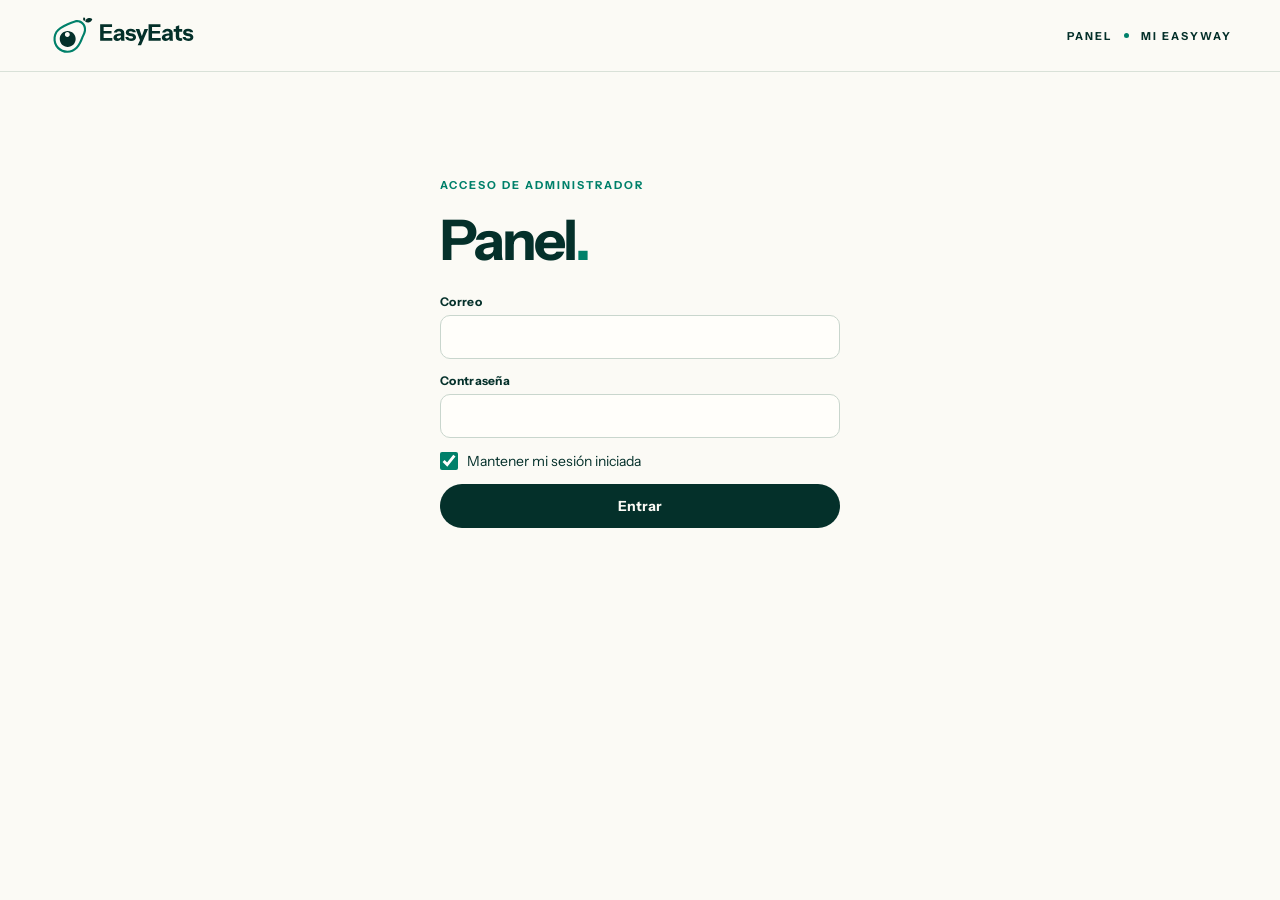
==== commit 02ad9765: "Add files via upload" ====
--- a/panel.html
+++ b/panel.html
@@ -4,12 +4,15 @@
 <body class="panel">
 <header class="topbar panel-top"><span class="brand"><img src="logo.svg" alt="EasyEats Nutriólogos"></span><span class="method">PANEL <i></i> MI EASYWAY</span><button id="salir" class="panel-salir" type="button" hidden>Cerrar sesión</button></header>
 <main class="panel-main">
+<nav id="tabs" class="panel-tabs" hidden><button type="button" data-vista="inicio" class="on">Inicio</button><button type="button" data-vista="pacientes">Pacientes</button><button type="button" data-vista="codigo">Código y mejoras</button></nav>
+<section id="panel-inicio" class="panel-editor" hidden></section>
 <section id="panel-login" class="panel-login" hidden>
 <form id="form-login" novalidate>
 <span class="eyebrow">ACCESO DE ADMINISTRADOR</span>
 <h1>Panel<span class="name-dot">.</span></h1>
 <label>Correo<input id="email" type="email" autocomplete="username" required></label>
 <label>Contraseña<input id="password" type="password" autocomplete="current-password" required></label>
+<label class="casilla"><input id="recordar" type="checkbox" checked>Mantener mi sesión iniciada</label>
 <button class="btn" type="submit">Entrar</button>
 <p id="login-msg" class="panel-msg" role="status"></p>
 </form>
@@ -31,6 +34,7 @@
 </aside>
 <div id="editor" class="panel-editor"><p class="vacio">Elige una paciente para empezar.</p></div>
 </section>
+<section id="panel-codigo" class="panel-editor" hidden></section>
 </main>
 <p id="aviso" class="panel-aviso" role="status" aria-live="polite"></p>
 <script src="config.js"></script><script src="panel.js"></script>
--- a/styles.css
+++ b/styles.css
@@ -22,3 +22,17 @@
 .planner{border:1px solid var(--line);border-radius:3px 30px 3px 3px;padding:20px 24px;margin-bottom:26px;background:#fffefa}.planner-row{display:flex;gap:24px;align-items:end;justify-content:space-between}.planner label,.planner legend{font-size:12px;font-weight:700;letter-spacing:.5px}.planner label{display:grid;gap:8px}.planner input{font:inherit;color:var(--ink);background:var(--paper);border:1px solid var(--line);padding:10px 12px;border-radius:4px}.planner fieldset{border:0;padding:0;margin:0}.cadence{display:flex;gap:6px;flex-wrap:wrap;margin-top:8px}.cadence button,.select-plan{border:1px solid var(--line);background:transparent;border-radius:22px;padding:9px 13px;font-size:12px}.cadence button.selected,.select-plan.selected{background:var(--ink);color:var(--lime);border-color:var(--ink)}.schedule-summary{display:grid;grid-template-columns:repeat(4,1fr);gap:14px;margin-top:18px;padding-top:16px;border-top:1px solid var(--line)}.schedule-summary small{display:block;font-size:9px;letter-spacing:1.2px;color:var(--green);margin-bottom:4px}.schedule-summary b{font-size:16px}.priority-intro{display:flex;justify-content:space-between;align-items:end;margin:30px 0 14px}.priority-intro h2{font-size:28px;margin-top:7px}.priority-intro p{font-size:13px;max-width:410px;line-height:1.55}.priority-board{display:grid;grid-template-columns:repeat(4,1fr);gap:12px;margin-bottom:30px}.quadrant{border:1px dashed #b8cabb;border-radius:3px 24px 3px 3px;padding:13px;min-height:190px;background:#fffefa}.quadrant:first-child{background:var(--ink);color:var(--paper)}.quadrant header{display:flex;align-items:center;gap:8px;border-bottom:1px solid #8aa09855;padding-bottom:10px;margin-bottom:10px}.quadrant header span{font-size:10px;color:var(--green)}.quadrant:first-child header span{color:var(--lime)}.quadrant h3{font-size:14px}.topic-list{display:grid;gap:8px}.topic-card{position:relative;border:1px solid var(--line);background:var(--paper);color:var(--ink);padding:11px;border-radius:3px 14px 3px 3px;cursor:grab}.topic-card strong{font-size:13px}.topic-card p{font-size:11px;line-height:1.45;margin-top:4px}.topic-card>div{display:flex;justify-content:flex-end;gap:4px;margin-top:6px}.topic-card button{width:25px;height:25px;border:1px solid var(--line);background:transparent;border-radius:50%}.route-card{position:relative;margin-left:90px;display:grid;grid-template-columns:minmax(0,1fr) auto;gap:24px;padding:24px 20px 24px 0;border-bottom:1px solid var(--line);transition:.45s}.route-card .step-dot{left:-90px;top:24px;margin-top:0}.route-copy small{font-size:10px;letter-spacing:1.3px;color:var(--green);font-weight:700}.route-copy h3{font-size:22px;margin:6px 0}.route-copy>p{font-size:14px;line-height:1.55}.route-copy label{display:block;font-size:11px;font-weight:700;margin-top:14px}.route-copy textarea{display:block;width:100%;min-height:68px;margin-top:6px;padding:10px;border:1px solid var(--line);background:#fffefa;color:var(--ink);font:inherit;font-size:13px;resize:vertical}.route-actions{display:flex;flex-direction:column;justify-content:center;align-items:stretch;gap:8px;min-width:175px}.route-actions button{background:none;border:1px solid var(--green);color:var(--green);border-radius:22px;padding:9px 12px;font-size:12px}.route-actions .complete-btn{background:var(--ink);color:var(--paper);border-color:var(--ink)}.route-card.completed{background:#dfe8e1;opacity:.68;transform:scale(.975);border-radius:4px}.route-card.completed .step-dot{background:var(--ink);color:var(--lime)}.route-card.completed .complete-btn{background:transparent;color:var(--ink)}.price-card .select-plan{margin-top:14px;color:var(--green)}.price-card.best .select-plan{border-color:var(--lime);color:var(--lime)}
 @media(max-width:950px){.priority-board{grid-template-columns:1fr 1fr}.schedule-summary{grid-template-columns:1fr 1fr}}
 @media(max-width:750px){.planner-row,.priority-intro{display:block}.planner fieldset{margin-top:16px}.schedule-summary{grid-template-columns:1fr 1fr}.priority-board{grid-template-columns:1fr}.quadrant{min-height:0}.priority-intro p{margin-top:8px}.route-card{margin-left:62px;grid-template-columns:1fr;padding-right:0}.route-card .step-dot{left:-62px;top:20px}.route-actions{min-width:0;align-items:flex-start}.route-copy textarea{min-height:80px}}
+
+/* Página de opciones de pago (Sandra) */
+.pago-btn{margin-left:8px}
+.price-card .pago-link{display:inline-flex;align-items:center;min-height:44px;margin-top:14px;padding:0 18px;border-radius:24px;background:var(--ink);color:var(--paper);font-size:13px;font-weight:700;text-decoration:none}
+.best .pago-link{background:var(--paper);color:var(--ink)}
+#pago-datos .band{margin-top:22px}
+#pago-datos .band p+p{margin-top:14px}
+#pago-datos .band b{color:var(--lime)}
+.pago-acciones{display:flex;flex-wrap:wrap;gap:10px;margin-top:16px}
+.pago-acciones a{display:inline-flex;align-items:center;min-height:44px;padding:0 18px;border-radius:24px;background:var(--paper);color:var(--ink);font-size:13px;font-weight:700;text-decoration:none}
+#pago-suelta{margin-top:22px}
+
+/* Aviso de versión de prueba (solo lo ve quien abre el portal con ?preview=) */
+.preview-banner{position:fixed;top:0;left:0;right:0;z-index:999;padding:8px 16px;background:#9b6b1f;color:#fff;font-size:13px;font-weight:600;text-align:center}
--- a/panel.css
+++ b/panel.css
@@ -1,7 +1,12 @@
 /* Panel de Ricardo · Mi EasyWay */
 .panel{min-height:100dvh}
 .panel-top{height:72px;padding:14px clamp(20px,4vw,48px);gap:20px}
-.panel-top .brand img{width:128px}
+/* Mismo recorte que el portal: deja fuera la franja de "NUTRIÓLOGOS" y agranda el logo. */
+.panel-top .brand img{width:150px;clip-path:polygon(0 0,100% 0,100% 70%,31% 70%,31% 100%,0 100%)}
+/* ".panel .casilla" pesa más que ".panel label" y ".panel input", que estiran todo a lo ancho. */
+.panel .casilla{flex-direction:row;align-items:center;justify-content:flex-start;gap:9px;font-size:14px;font-weight:400;letter-spacing:0;cursor:pointer}
+.panel .casilla input{flex:none;width:18px;height:18px;min-height:0;padding:0;accent-color:var(--green);margin:0}
+.btn.ok{background:var(--green)}
 .panel-salir{margin-left:auto;min-height:40px;padding:0 16px;border:1px solid var(--line);border-radius:20px;background:none;font-size:13px}
 .panel-main{max-width:1320px;margin:0 auto;padding:28px clamp(16px,4vw,48px) 80px}
 .panel label{display:flex;flex-direction:column;gap:6px;font-size:12px;font-weight:700;letter-spacing:.3px}
@@ -58,3 +63,15 @@
   .en-linea{flex-direction:column}
   .panel-top .method{display:none}
 }
+
+/* Pestañas del panel y sección Código y mejoras */
+.panel-tabs{display:flex;gap:8px;margin-bottom:22px;border-bottom:1px solid var(--line)}
+.panel-tabs button{padding:10px 18px;border:0;border-bottom:2px solid transparent;background:none;color:#4d6660;font:inherit;font-size:14px;font-weight:600;cursor:pointer}
+.panel-tabs button.on{border-bottom-color:var(--ink);color:var(--ink)}
+.filas li.viva{background:color-mix(in srgb,var(--lime) 18%,transparent);border-radius:8px;padding-inline:10px}
+.acciones-fila{display:flex;flex-wrap:wrap;gap:8px;flex:none}
+.acciones-fila .btn,.acciones-fila .btn-sec,.acciones-fila .btn-quitar{padding:6px 14px;font-size:13px;text-decoration:none;white-space:nowrap}
+@media (max-width:860px){
+  .panel-tabs button{flex:1;padding-inline:8px}
+  .filas li{flex-wrap:wrap}
+}
